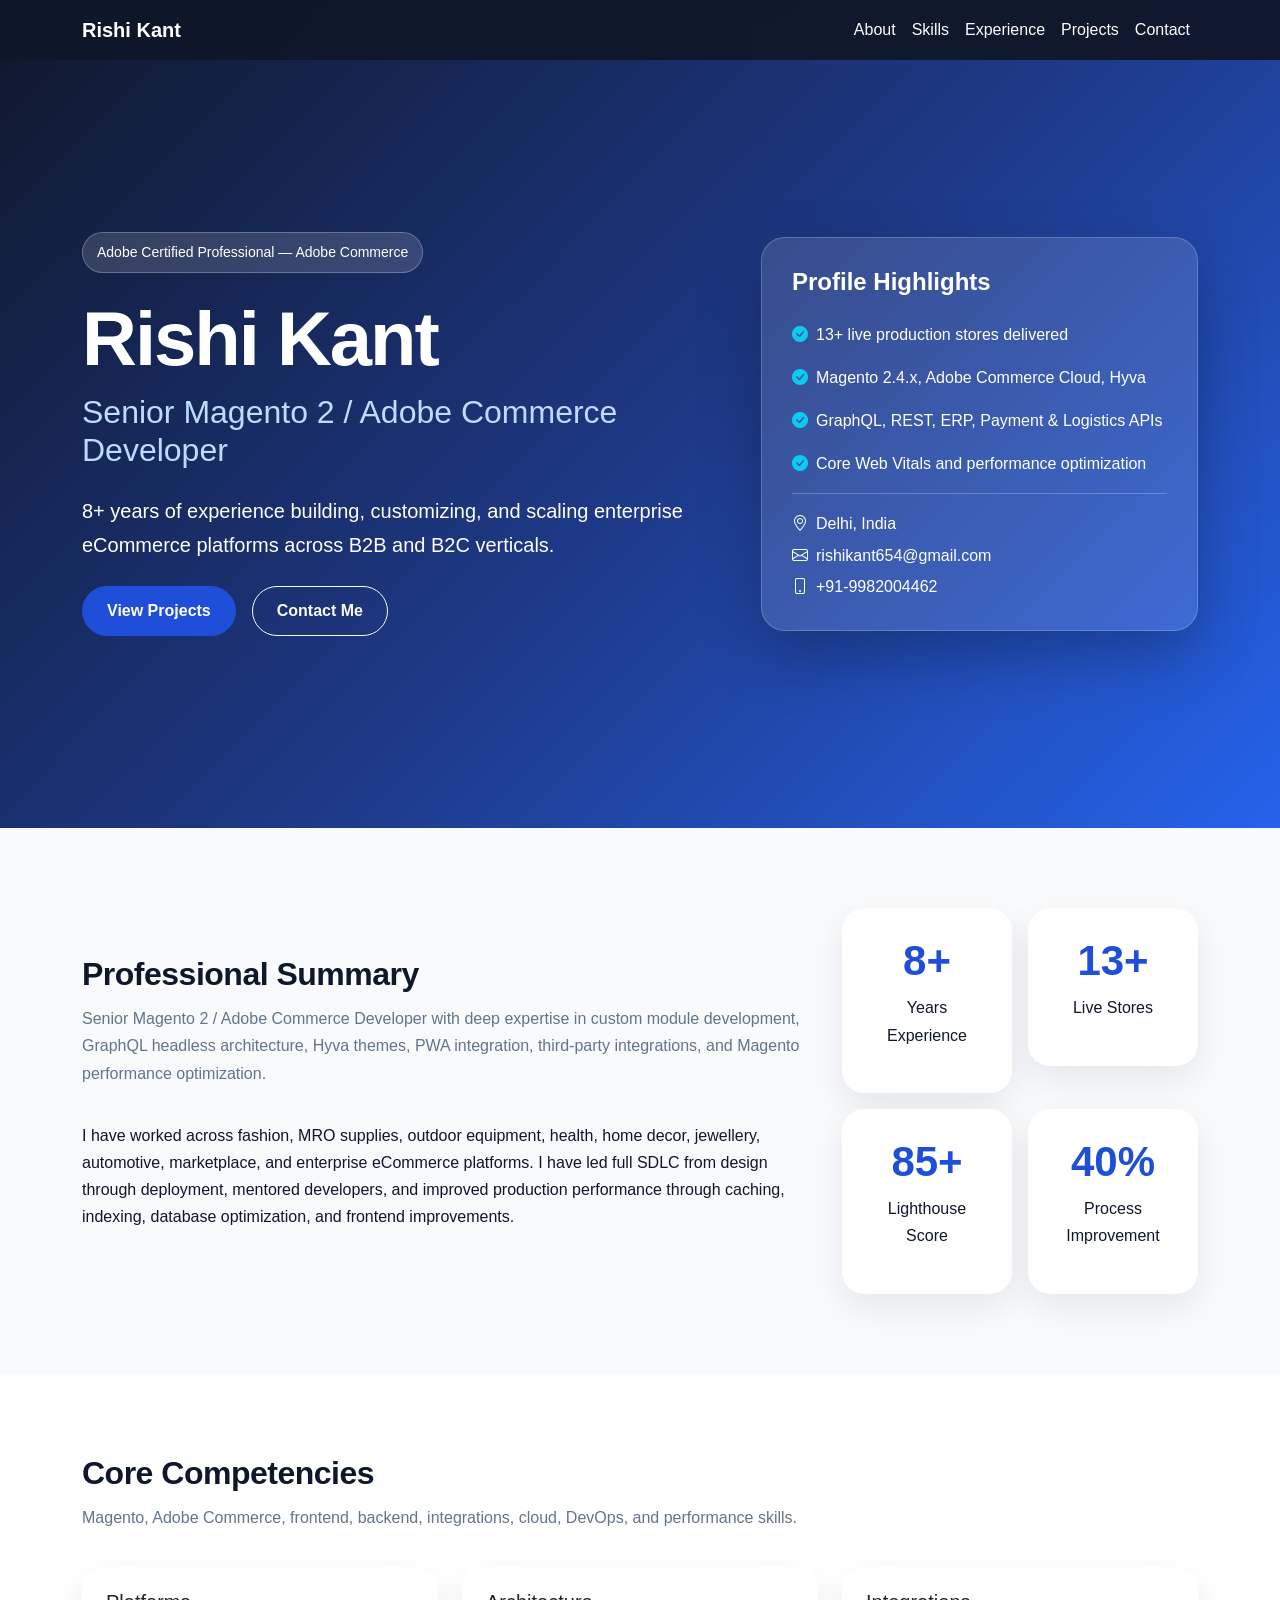
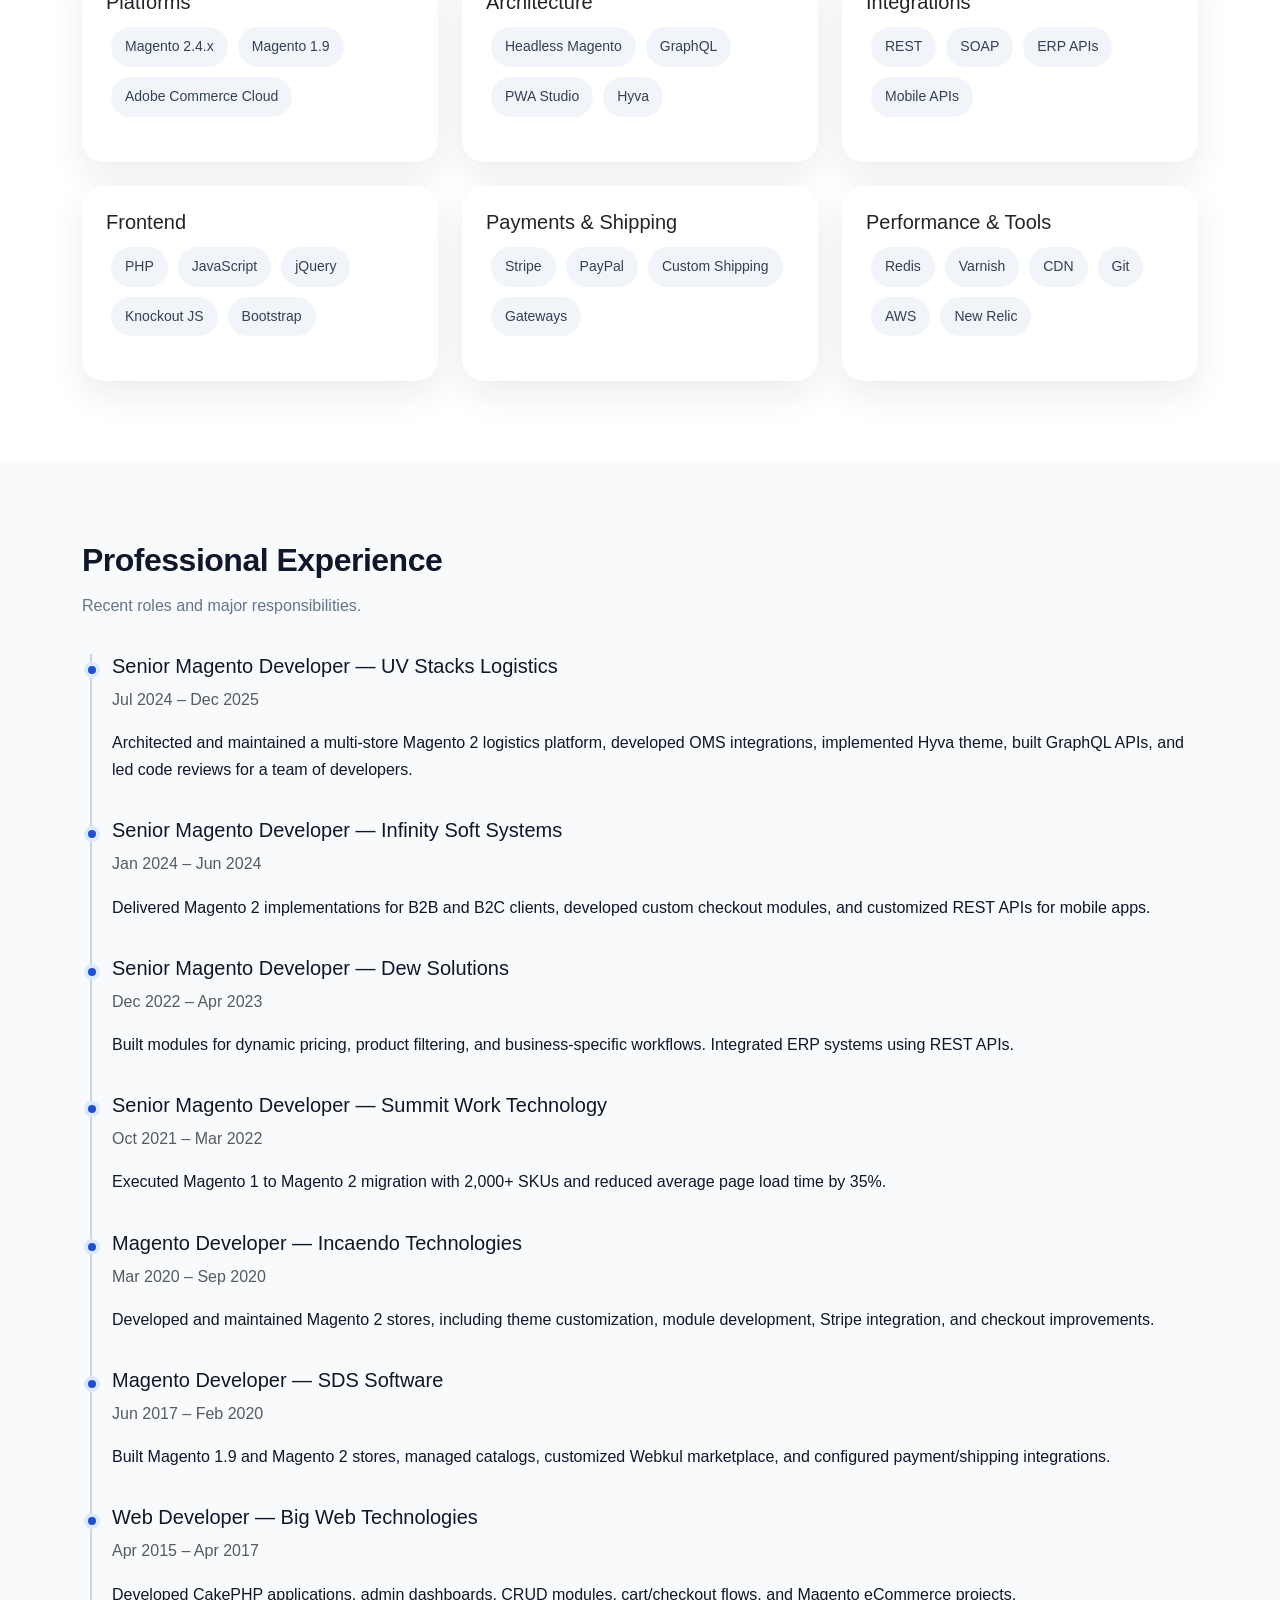
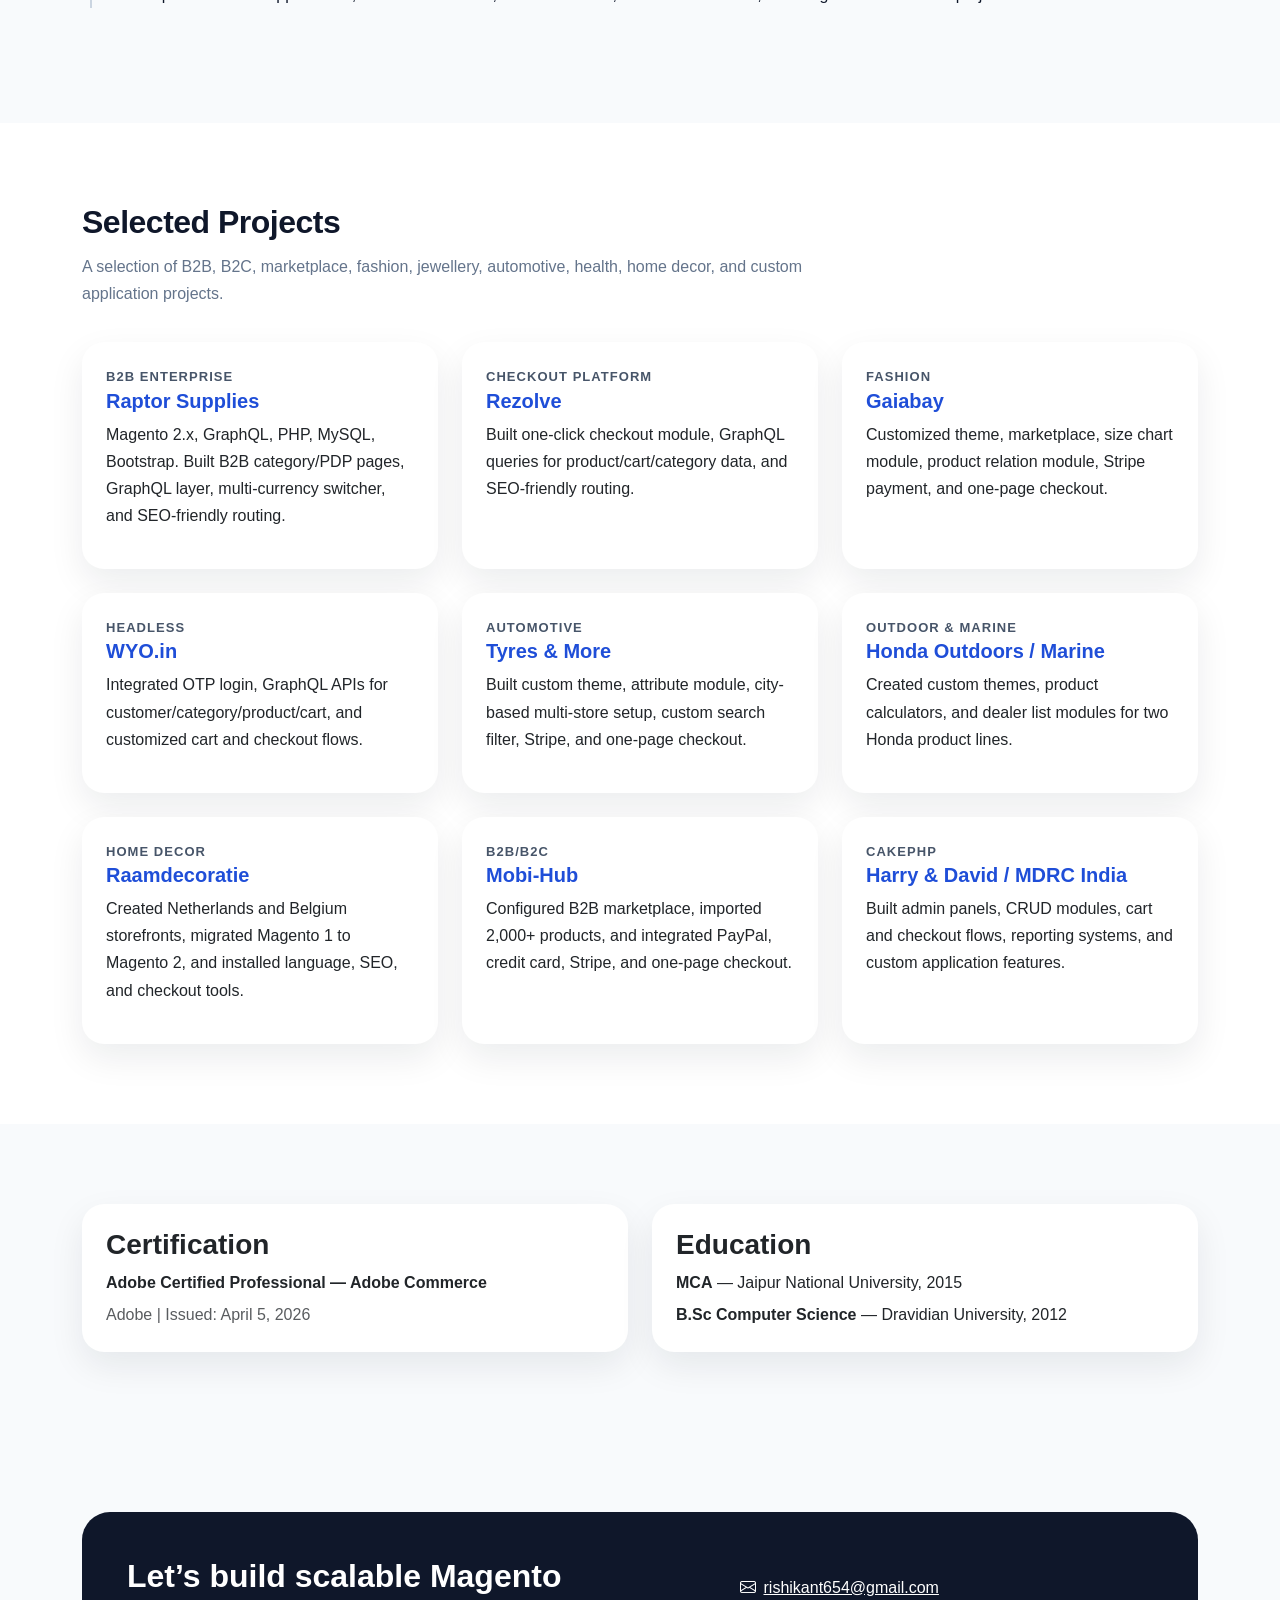
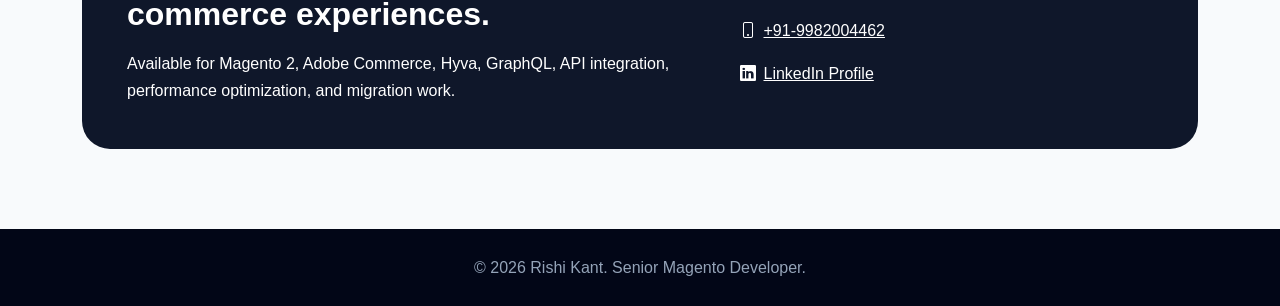
==== index.html @ 89f74d0d "test commit test commit" ====
<!doctype html>
<html lang="en">
<head>
  <meta charset="utf-8">
  <meta name="viewport" content="width=device-width, initial-scale=1">
  <title>Rishi Kant | Senior Magento Developer</title>
  <link href="https://cdn.jsdelivr.net/npm/bootstrap@5.3.3/dist/css/bootstrap.min.css" rel="stylesheet">
  <link href="https://cdn.jsdelivr.net/npm/bootstrap-icons@1.11.3/font/bootstrap-icons.css" rel="stylesheet">
  <style>
    :root {
      --primary: #1f4ed8;
      --dark: #0f172a;
      --muted: #64748b;
      --soft: #f1f5f9;
      --card: #ffffff;
    }

    body {
      font-family: Arial, Helvetica, sans-serif;
      color: var(--dark);
      background: #f8fafc;
      line-height: 1.7;
    }

    .navbar {
      background: rgba(15, 23, 42, 0.96);
      backdrop-filter: blur(10px);
    }

    .navbar-brand,
    .nav-link {
      color: #fff !important;
    }

    .nav-link:hover {
      color: #93c5fd !important;
    }

    .hero {
      min-height: 92vh;
      background: linear-gradient(135deg, #0f172a 0%, #1e3a8a 55%, #2563eb 100%);
      color: #fff;
      display: flex;
      align-items: center;
      padding: 110px 0 70px;
    }

    .hero-badge {
      display: inline-block;
      background: rgba(255,255,255,.14);
      border: 1px solid rgba(255,255,255,.25);
      padding: 8px 14px;
      border-radius: 50px;
      margin-bottom: 20px;
      font-size: 14px;
    }

    .hero h1 {
      font-size: clamp(42px, 6vw, 76px);
      font-weight: 800;
      letter-spacing: -2px;
    }

    .hero h2 {
      color: #bfdbfe;
      font-weight: 500;
      margin-bottom: 25px;
    }

    .hero-card {
      background: rgba(255,255,255,.12);
      border: 1px solid rgba(255,255,255,.2);
      border-radius: 24px;
      padding: 30px;
      box-shadow: 0 25px 60px rgba(0,0,0,.25);
    }

    .section-title {
      font-weight: 800;
      letter-spacing: -0.5px;
      margin-bottom: 12px;
    }

    .section-subtitle {
      color: var(--muted);
      max-width: 760px;
      margin-bottom: 35px;
    }

    section {
      padding: 80px 0;
    }

    .card-custom {
      border: 0;
      border-radius: 22px;
      box-shadow: 0 14px 35px rgba(15, 23, 42, .08);
      height: 100%;
    }

    .skill-pill {
      background: var(--soft);
      border-radius: 50px;
      padding: 8px 14px;
      display: inline-block;
      margin: 5px;
      font-size: 14px;
      color: #334155;
    }

    .timeline {
      position: relative;
      padding-left: 30px;
    }

    .timeline::before {
      content: "";
      position: absolute;
      left: 8px;
      top: 0;
      width: 2px;
      height: 100%;
      background: #cbd5e1;
    }

    .timeline-item {
      position: relative;
      margin-bottom: 35px;
    }

    .timeline-item::before {
      content: "";
      position: absolute;
      left: -28px;
      top: 8px;
      width: 16px;
      height: 16px;
      border-radius: 50%;
      background: var(--primary);
      border: 4px solid #dbeafe;
    }

    .project-card h5 {
      color: var(--primary);
      font-weight: 700;
    }

    .project-type {
      font-size: 13px;
      font-weight: 700;
      color: #475569;
      text-transform: uppercase;
      letter-spacing: .08em;
    }

    .stats-box {
      background: #fff;
      border-radius: 22px;
      padding: 28px;
      box-shadow: 0 14px 35px rgba(15, 23, 42, .08);
      text-align: center;
    }

    .stats-box h3 {
      color: var(--primary);
      font-weight: 800;
      font-size: 42px;
    }

    .contact-box {
      background: var(--dark);
      color: #fff;
      border-radius: 28px;
      padding: 45px;
    }

    footer {
      background: #020617;
      color: #94a3b8;
      padding: 25px 0;
    }

    .btn-primary {
      background: var(--primary);
      border-color: var(--primary);
      border-radius: 50px;
      padding: 12px 24px;
      font-weight: 700;
    }

    .btn-outline-light {
      border-radius: 50px;
      padding: 12px 24px;
      font-weight: 700;
    }
  </style>
</head>
<body>

<nav class="navbar navbar-expand-lg fixed-top">
  <div class="container">
    <a class="navbar-brand fw-bold" href="#">Rishi Kant</a>
    <button class="navbar-toggler bg-light" type="button" data-bs-toggle="collapse" data-bs-target="#mainNav">
      <span class="navbar-toggler-icon"></span>
    </button>
    <div class="collapse navbar-collapse" id="mainNav">
      <ul class="navbar-nav ms-auto">
        <li class="nav-item"><a class="nav-link" href="#about">About</a></li>
        <li class="nav-item"><a class="nav-link" href="#skills">Skills</a></li>
        <li class="nav-item"><a class="nav-link" href="#experience">Experience</a></li>
        <li class="nav-item"><a class="nav-link" href="#projects">Projects</a></li>
        <li class="nav-item"><a class="nav-link" href="#contact">Contact</a></li>
      </ul>
    </div>
  </div>
</nav>

<header class="hero">
  <div class="container">
    <div class="row align-items-center g-5">
      <div class="col-lg-7">
        <span class="hero-badge">Adobe Certified Professional — Adobe Commerce</span>
        <h1>Rishi Kant</h1>
        <h2>Senior Magento 2 / Adobe Commerce Developer</h2>
        <p class="lead mb-4">8+ years of experience building, customizing, and scaling enterprise eCommerce platforms across B2B and B2C verticals.</p>
        <div class="d-flex flex-wrap gap-3">
          <a href="#projects" class="btn btn-primary">View Projects</a>
          <a href="#contact" class="btn btn-outline-light">Contact Me</a>
        </div>
      </div>
      <div class="col-lg-5">
        <div class="hero-card">
          <h4 class="fw-bold mb-4">Profile Highlights</h4>
          <p><i class="bi bi-check-circle-fill text-info me-2"></i>13+ live production stores delivered</p>
          <p><i class="bi bi-check-circle-fill text-info me-2"></i>Magento 2.4.x, Adobe Commerce Cloud, Hyva</p>
          <p><i class="bi bi-check-circle-fill text-info me-2"></i>GraphQL, REST, ERP, Payment & Logistics APIs</p>
          <p><i class="bi bi-check-circle-fill text-info me-2"></i>Core Web Vitals and performance optimization</p>
          <hr class="border-light opacity-25">
          <p class="mb-1"><i class="bi bi-geo-alt me-2"></i>Delhi, India</p>
          <p class="mb-1"><i class="bi bi-envelope me-2"></i>rishikant654@gmail.com</p>
          <p class="mb-0"><i class="bi bi-phone me-2"></i>+91-9982004462</p>
        </div>
      </div>
    </div>
  </div>
</header>

<section id="about">
  <div class="container">
    <div class="row align-items-center g-4">
      <div class="col-lg-8">
        <h2 class="section-title">Professional Summary</h2>
        <p class="section-subtitle">Senior Magento 2 / Adobe Commerce Developer with deep expertise in custom module development, GraphQL headless architecture, Hyva themes, PWA integration, third-party integrations, and Magento performance optimization.</p>
        <p>I have worked across fashion, MRO supplies, outdoor equipment, health, home decor, jewellery, automotive, marketplace, and enterprise eCommerce platforms. I have led full SDLC from design through deployment, mentored developers, and improved production performance through caching, indexing, database optimization, and frontend improvements.</p>
      </div>
      <div class="col-lg-4">
        <div class="row g-3">
          <div class="col-6"><div class="stats-box"><h3>8+</h3><p>Years Experience</p></div></div>
          <div class="col-6"><div class="stats-box"><h3>13+</h3><p>Live Stores</p></div></div>
          <div class="col-6"><div class="stats-box"><h3>85+</h3><p>Lighthouse Score</p></div></div>
          <div class="col-6"><div class="stats-box"><h3>40%</h3><p>Process Improvement</p></div></div>
        </div>
      </div>
    </div>
  </div>
</section>

<section id="skills" class="bg-white">
  <div class="container">
    <h2 class="section-title">Core Competencies</h2>
    <p class="section-subtitle">Magento, Adobe Commerce, frontend, backend, integrations, cloud, DevOps, and performance skills.</p>
    <div class="row g-4">
      <div class="col-md-6 col-lg-4"><div class="card card-custom p-4"><h5>Platforms</h5><p><span class="skill-pill">Magento 2.4.x</span><span class="skill-pill">Magento 1.9</span><span class="skill-pill">Adobe Commerce Cloud</span></p></div></div>
      <div class="col-md-6 col-lg-4"><div class="card card-custom p-4"><h5>Architecture</h5><p><span class="skill-pill">Headless Magento</span><span class="skill-pill">GraphQL</span><span class="skill-pill">PWA Studio</span><span class="skill-pill">Hyva</span></p></div></div>
      <div class="col-md-6 col-lg-4"><div class="card card-custom p-4"><h5>Integrations</h5><p><span class="skill-pill">REST</span><span class="skill-pill">SOAP</span><span class="skill-pill">ERP APIs</span><span class="skill-pill">Mobile APIs</span></p></div></div>
      <div class="col-md-6 col-lg-4"><div class="card card-custom p-4"><h5>Frontend</h5><p><span class="skill-pill">PHP</span><span class="skill-pill">JavaScript</span><span class="skill-pill">jQuery</span><span class="skill-pill">Knockout JS</span><span class="skill-pill">Bootstrap</span></p></div></div>
      <div class="col-md-6 col-lg-4"><div class="card card-custom p-4"><h5>Payments & Shipping</h5><p><span class="skill-pill">Stripe</span><span class="skill-pill">PayPal</span><span class="skill-pill">Custom Shipping</span><span class="skill-pill">Gateways</span></p></div></div>
      <div class="col-md-6 col-lg-4"><div class="card card-custom p-4"><h5>Performance & Tools</h5><p><span class="skill-pill">Redis</span><span class="skill-pill">Varnish</span><span class="skill-pill">CDN</span><span class="skill-pill">Git</span><span class="skill-pill">AWS</span><span class="skill-pill">New Relic</span></p></div></div>
    </div>
  </div>
</section>

<section id="experience">
  <div class="container">
    <h2 class="section-title">Professional Experience</h2>
    <p class="section-subtitle">Recent roles and major responsibilities.</p>
    <div class="timeline">
      <div class="timeline-item"><h5>Senior Magento Developer — UV Stacks Logistics</h5><p class="text-muted">Jul 2024 – Dec 2025</p><p>Architected and maintained a multi-store Magento 2 logistics platform, developed OMS integrations, implemented Hyva theme, built GraphQL APIs, and led code reviews for a team of developers.</p></div>
      <div class="timeline-item"><h5>Senior Magento Developer — Infinity Soft Systems</h5><p class="text-muted">Jan 2024 – Jun 2024</p><p>Delivered Magento 2 implementations for B2B and B2C clients, developed custom checkout modules, and customized REST APIs for mobile apps.</p></div>
      <div class="timeline-item"><h5>Senior Magento Developer — Dew Solutions</h5><p class="text-muted">Dec 2022 – Apr 2023</p><p>Built modules for dynamic pricing, product filtering, and business-specific workflows. Integrated ERP systems using REST APIs.</p></div>
      <div class="timeline-item"><h5>Senior Magento Developer — Summit Work Technology</h5><p class="text-muted">Oct 2021 – Mar 2022</p><p>Executed Magento 1 to Magento 2 migration with 2,000+ SKUs and reduced average page load time by 35%.</p></div>
      <div class="timeline-item"><h5>Magento Developer — Incaendo Technologies</h5><p class="text-muted">Mar 2020 – Sep 2020</p><p>Developed and maintained Magento 2 stores, including theme customization, module development, Stripe integration, and checkout improvements.</p></div>
      <div class="timeline-item"><h5>Magento Developer — SDS Software</h5><p class="text-muted">Jun 2017 – Feb 2020</p><p>Built Magento 1.9 and Magento 2 stores, managed catalogs, customized Webkul marketplace, and configured payment/shipping integrations.</p></div>
      <div class="timeline-item"><h5>Web Developer — Big Web Technologies</h5><p class="text-muted">Apr 2015 – Apr 2017</p><p>Developed CakePHP applications, admin dashboards, CRUD modules, cart/checkout flows, and Magento eCommerce projects.</p></div>
    </div>
  </div>
</section>

<section id="projects" class="bg-white">
  <div class="container">
    <h2 class="section-title">Selected Projects</h2>
    <p class="section-subtitle">A selection of B2B, B2C, marketplace, fashion, jewellery, automotive, health, home decor, and custom application projects.</p>
    <div class="row g-4">
      <div class="col-md-6 col-lg-4"><div class="card card-custom project-card p-4"><span class="project-type">B2B Enterprise</span><h5>Raptor Supplies</h5><p>Magento 2.x, GraphQL, PHP, MySQL, Bootstrap. Built B2B category/PDP pages, GraphQL layer, multi-currency switcher, and SEO-friendly routing.</p></div></div>
      <div class="col-md-6 col-lg-4"><div class="card card-custom project-card p-4"><span class="project-type">Checkout Platform</span><h5>Rezolve</h5><p>Built one-click checkout module, GraphQL queries for product/cart/category data, and SEO-friendly routing.</p></div></div>
      <div class="col-md-6 col-lg-4"><div class="card card-custom project-card p-4"><span class="project-type">Fashion</span><h5>Gaiabay</h5><p>Customized theme, marketplace, size chart module, product relation module, Stripe payment, and one-page checkout.</p></div></div>
      <div class="col-md-6 col-lg-4"><div class="card card-custom project-card p-4"><span class="project-type">Headless</span><h5>WYO.in</h5><p>Integrated OTP login, GraphQL APIs for customer/category/product/cart, and customized cart and checkout flows.</p></div></div>
      <div class="col-md-6 col-lg-4"><div class="card card-custom project-card p-4"><span class="project-type">Automotive</span><h5>Tyres & More</h5><p>Built custom theme, attribute module, city-based multi-store setup, custom search filter, Stripe, and one-page checkout.</p></div></div>
      <div class="col-md-6 col-lg-4"><div class="card card-custom project-card p-4"><span class="project-type">Outdoor & Marine</span><h5>Honda Outdoors / Marine</h5><p>Created custom themes, product calculators, and dealer list modules for two Honda product lines.</p></div></div>
      <div class="col-md-6 col-lg-4"><div class="card card-custom project-card p-4"><span class="project-type">Home Decor</span><h5>Raamdecoratie</h5><p>Created Netherlands and Belgium storefronts, migrated Magento 1 to Magento 2, and installed language, SEO, and checkout tools.</p></div></div>
      <div class="col-md-6 col-lg-4"><div class="card card-custom project-card p-4"><span class="project-type">B2B/B2C</span><h5>Mobi-Hub</h5><p>Configured B2B marketplace, imported 2,000+ products, and integrated PayPal, credit card, Stripe, and one-page checkout.</p></div></div>
      <div class="col-md-6 col-lg-4"><div class="card card-custom project-card p-4"><span class="project-type">CakePHP</span><h5>Harry & David / MDRC India</h5><p>Built admin panels, CRUD modules, cart and checkout flows, reporting systems, and custom application features.</p></div></div>
    </div>
  </div>
</section>

<section id="education">
  <div class="container">
    <div class="row g-4">
      <div class="col-lg-6">
        <div class="card card-custom p-4">
          <h3 class="fw-bold">Certification</h3>
          <p class="mb-1"><strong>Adobe Certified Professional — Adobe Commerce</strong></p>
          <p class="text-muted mb-0">Adobe | Issued: April 5, 2026</p>
        </div>
      </div>
      <div class="col-lg-6">
        <div class="card card-custom p-4">
          <h3 class="fw-bold">Education</h3>
          <p class="mb-1"><strong>MCA</strong> — Jaipur National University, 2015</p>
          <p class="mb-0"><strong>B.Sc Computer Science</strong> — Dravidian University, 2012</p>
        </div>
      </div>
    </div>
  </div>
</section>

<section id="contact">
  <div class="container">
    <div class="contact-box">
      <div class="row align-items-center g-4">
        <div class="col-lg-7">
          <h2 class="fw-bold mb-3">Let’s build scalable Magento commerce experiences.</h2>
          <p class="mb-0">Available for Magento 2, Adobe Commerce, Hyva, GraphQL, API integration, performance optimization, and migration work.</p>
        </div>
        <div class="col-lg-5">
          <p><i class="bi bi-envelope me-2"></i><a class="text-white" href="mailto:rishikant654@gmail.com">rishikant654@gmail.com</a></p>
          <p><i class="bi bi-phone me-2"></i><a class="text-white" href="tel:+919982004462">+91-9982004462</a></p>
          <p class="mb-0"><i class="bi bi-linkedin me-2"></i><a class="text-white" href="https://linkedin.com/in/rishi-kant-05833996" target="_blank">LinkedIn Profile</a></p>
        </div>
      </div>
    </div>
  </div>
</section>

<footer>
  <div class="container text-center">
    <p class="mb-0">© 2026 Rishi Kant. Senior Magento Developer.</p>
  </div>
</footer>

<script src="https://cdn.jsdelivr.net/npm/bootstrap@5.3.3/dist/js/bootstrap.bundle.min.js"></script>
</body>
</html>
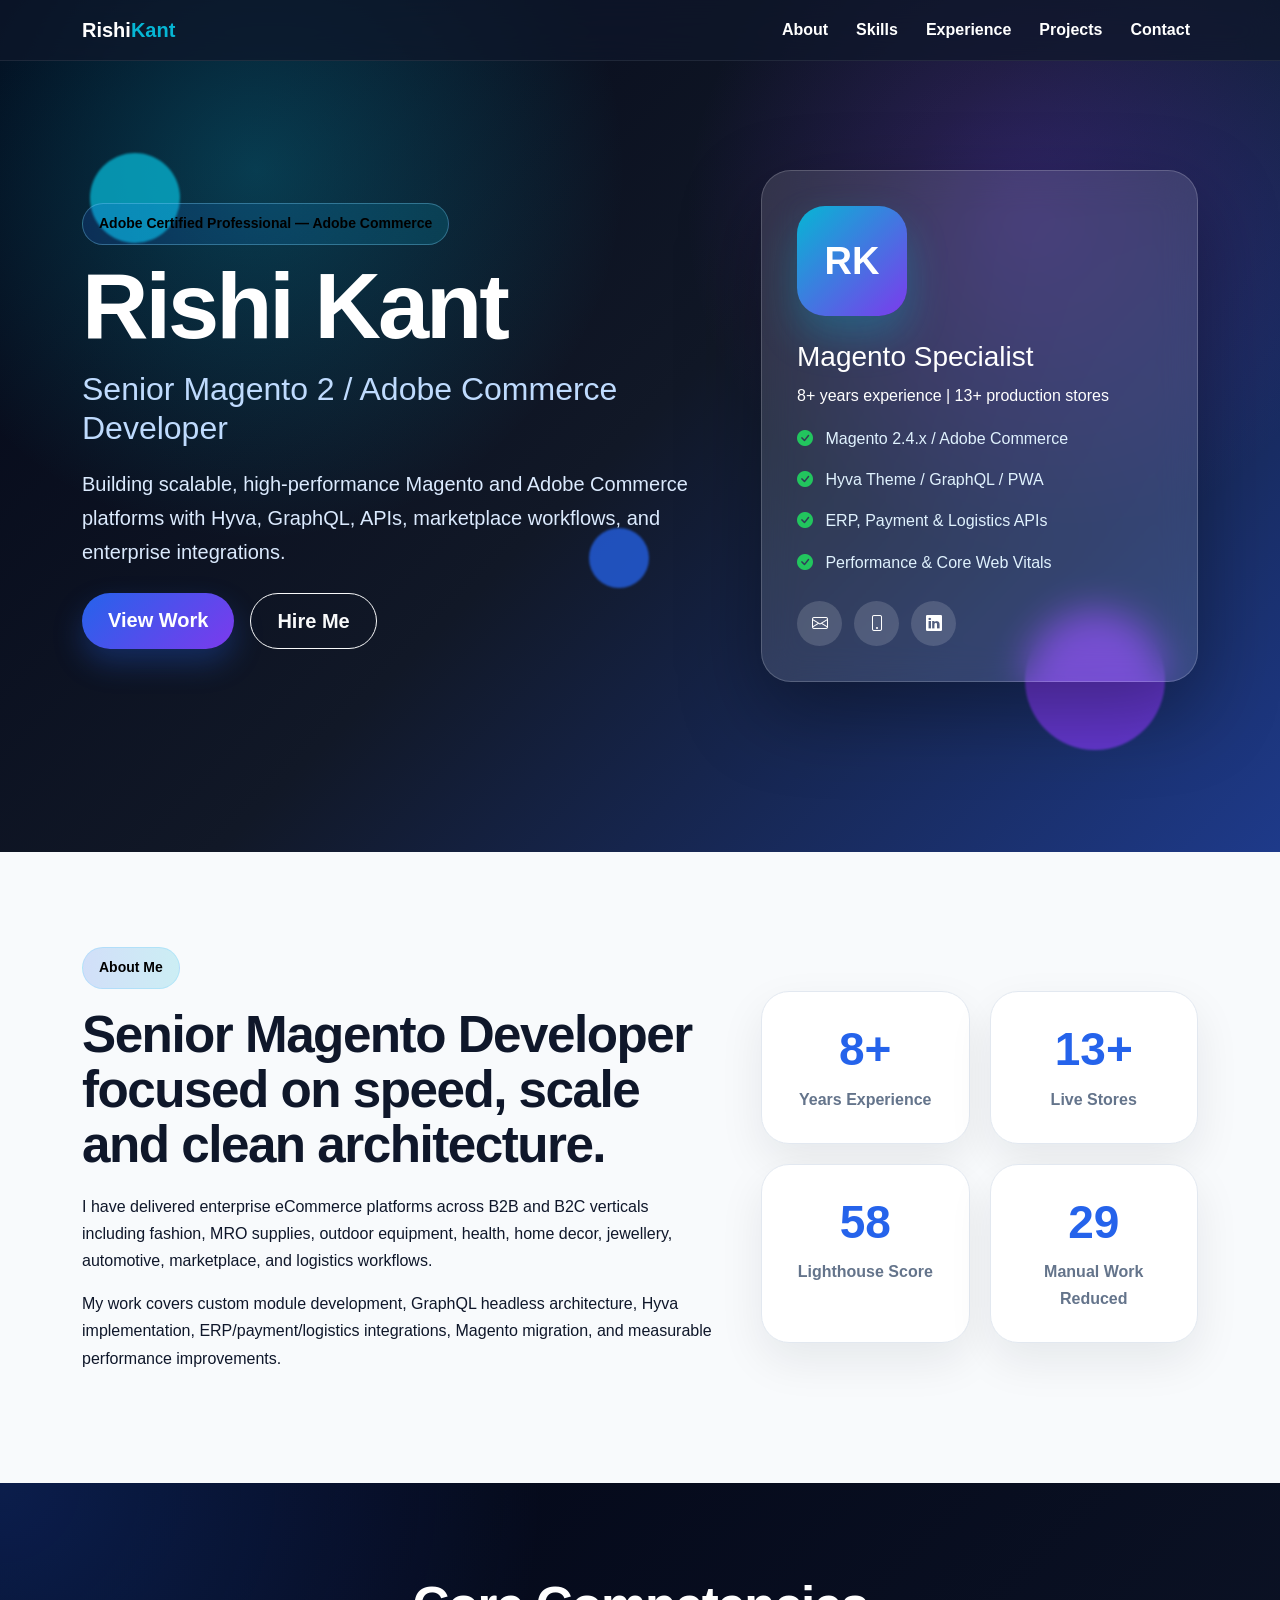
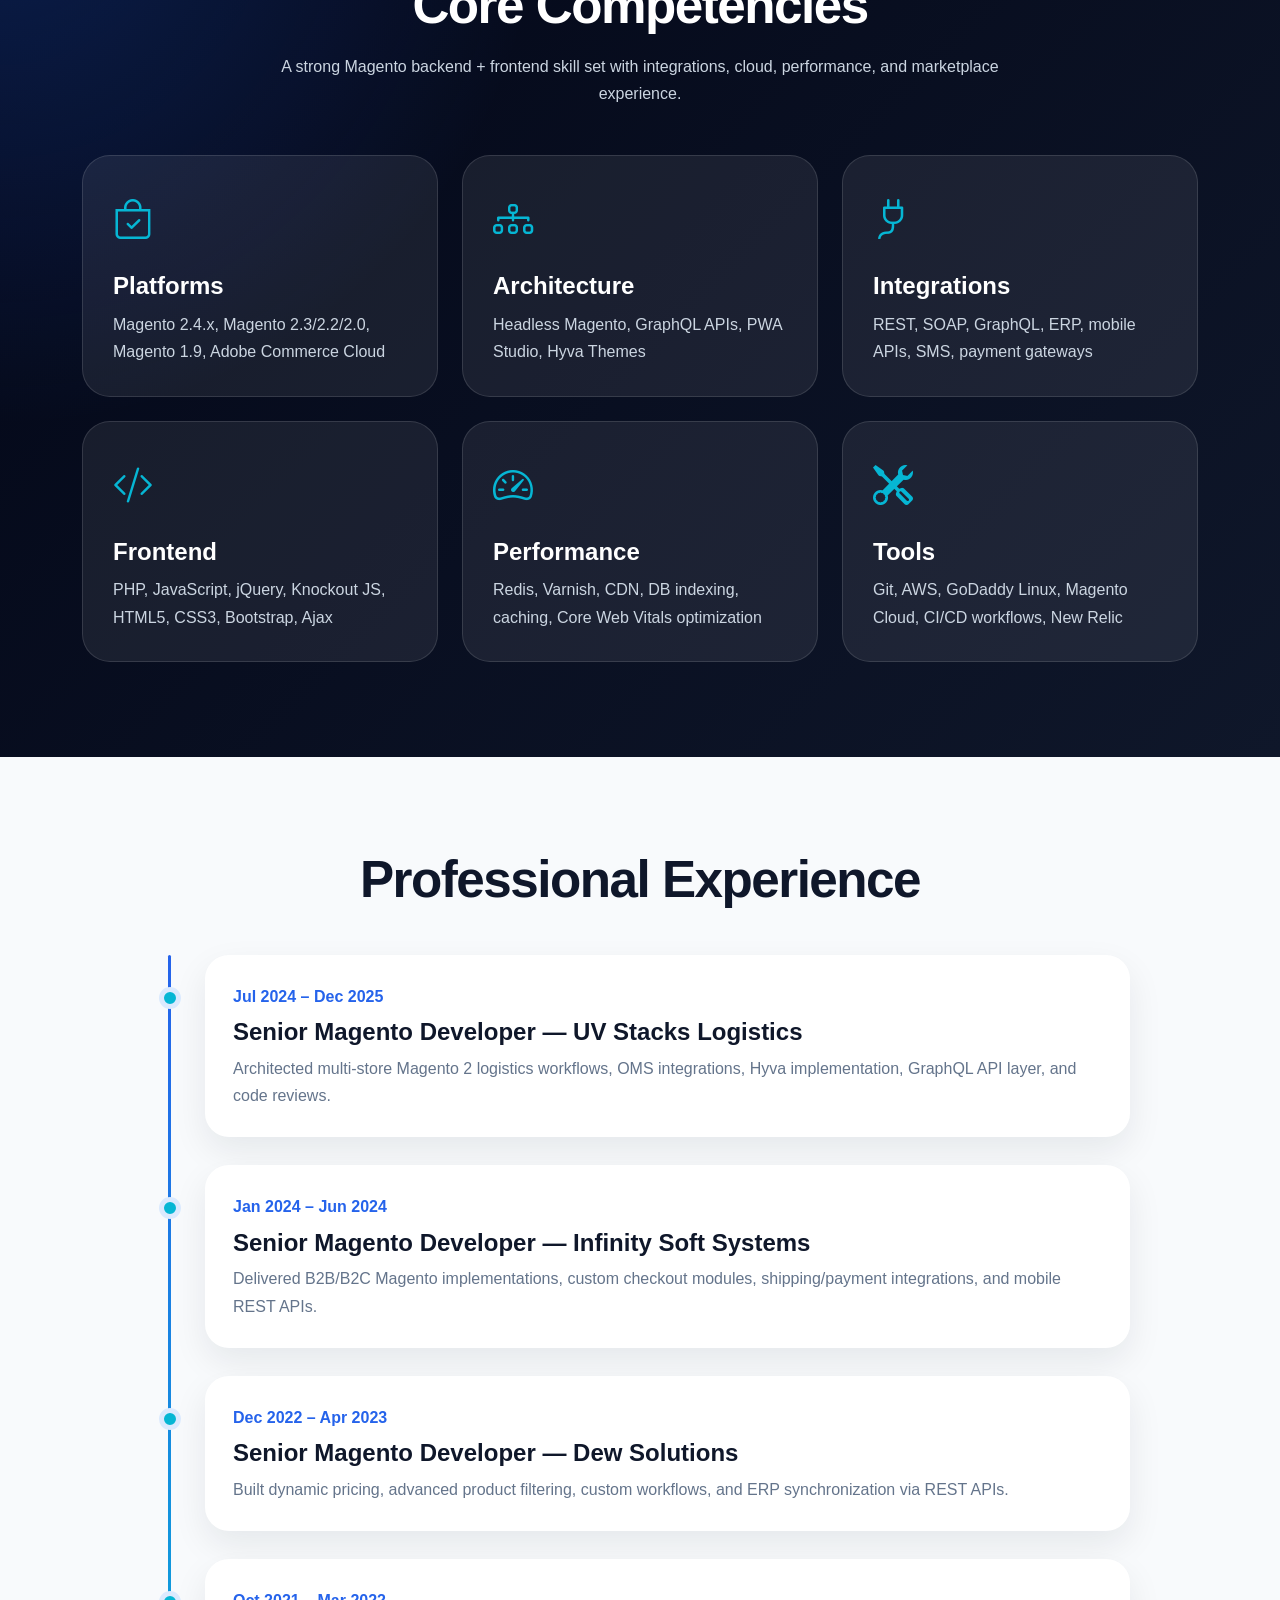
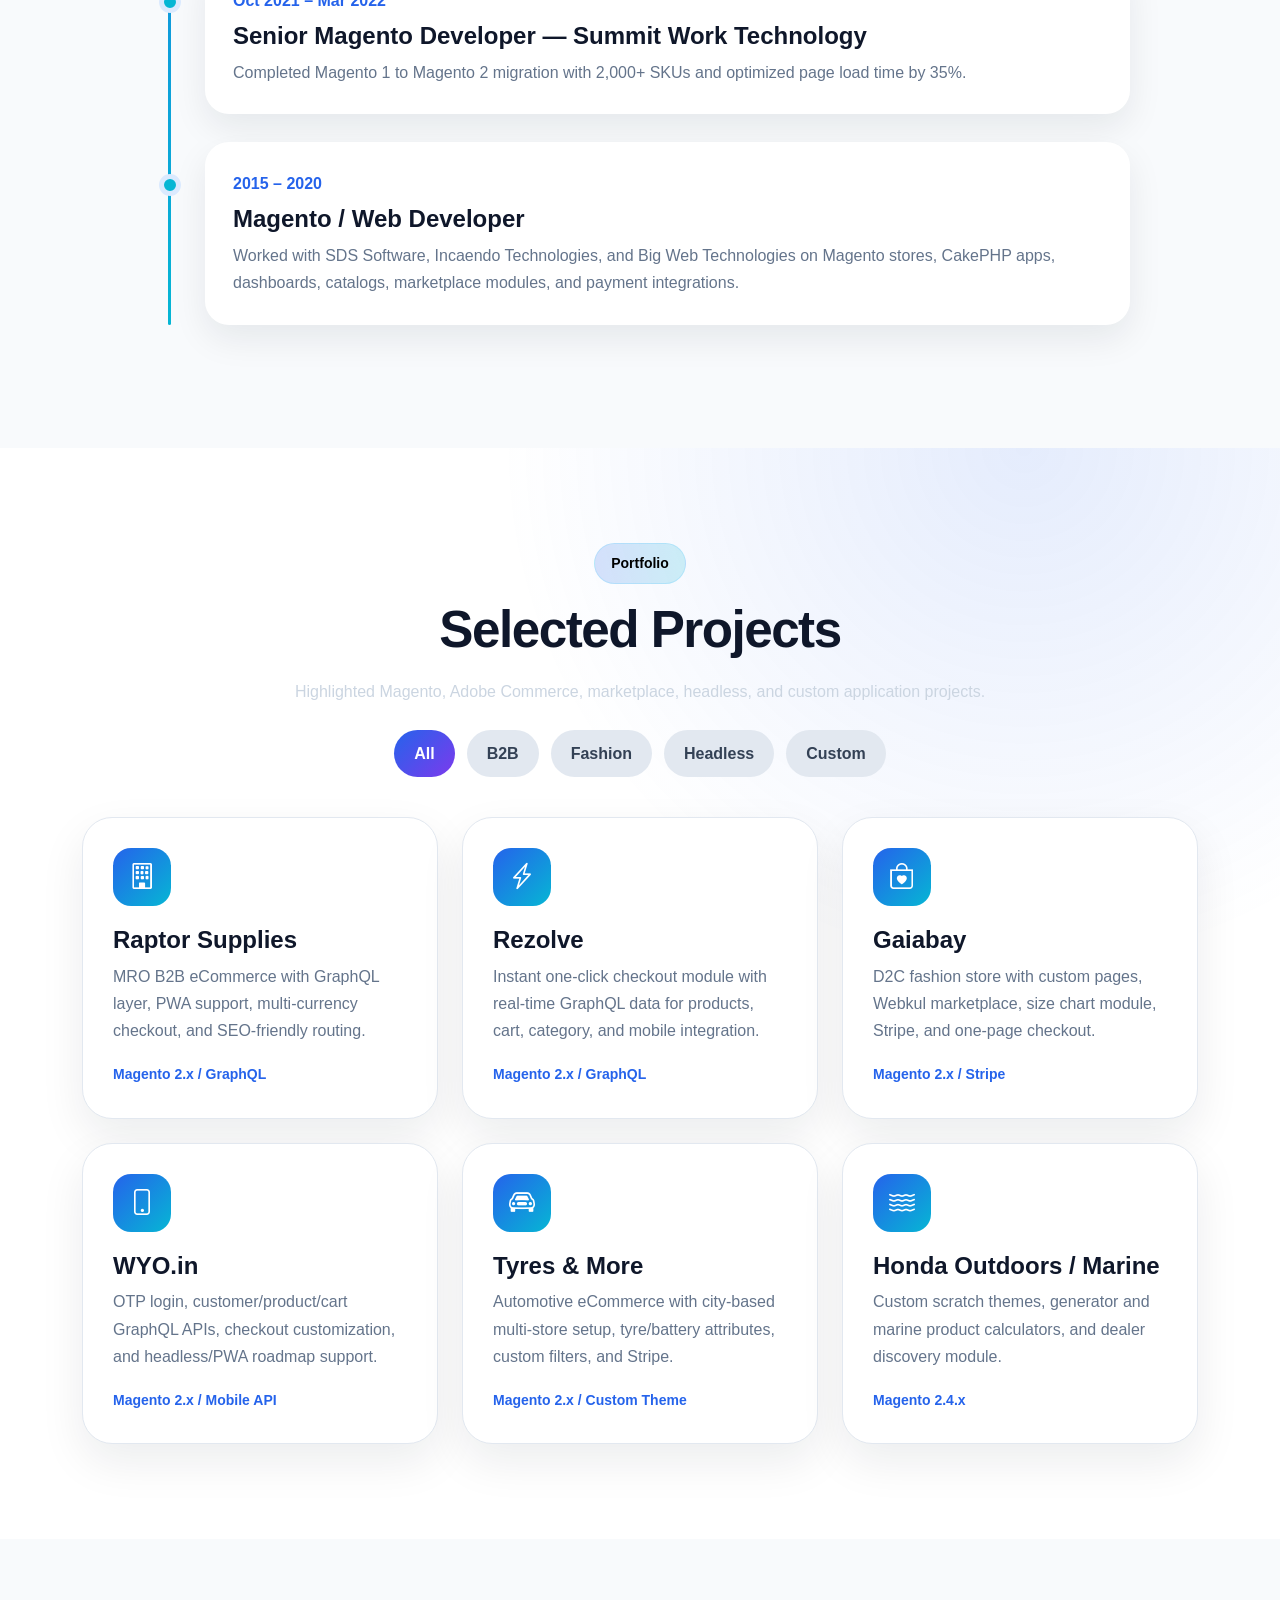
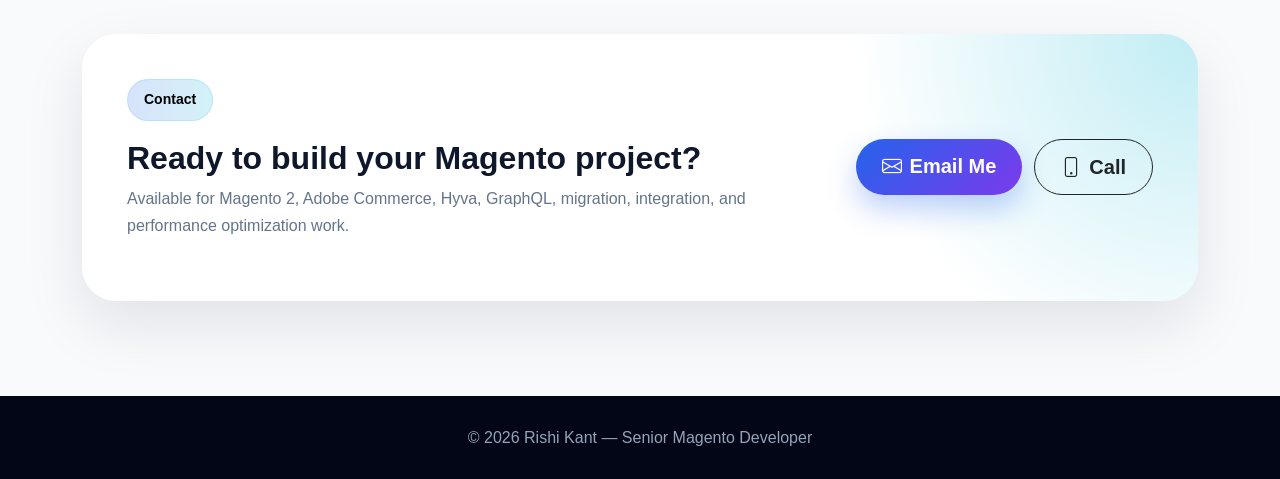
==== commit 8cc7101c: "update home page design" ====
--- a/index.html
+++ b/index.html
@@ -1,364 +1,303 @@
-<!doctype html>
-<html lang="en">
-<head>
-  <meta charset="utf-8">
-  <meta name="viewport" content="width=device-width, initial-scale=1">
-  <title>Rishi Kant | Senior Magento Developer</title>
-  <link href="https://cdn.jsdelivr.net/npm/bootstrap@5.3.3/dist/css/bootstrap.min.css" rel="stylesheet">
-  <link href="https://cdn.jsdelivr.net/npm/bootstrap-icons@1.11.3/font/bootstrap-icons.css" rel="stylesheet">
-  <style>
-    :root {
-      --primary: #1f4ed8;
-      --dark: #0f172a;
-      --muted: #64748b;
-      --soft: #f1f5f9;
-      --card: #ffffff;
-    }
-
-    body {
-      font-family: Arial, Helvetica, sans-serif;
-      color: var(--dark);
-      background: #f8fafc;
-      line-height: 1.7;
-    }
-
-    .navbar {
-      background: rgba(15, 23, 42, 0.96);
-      backdrop-filter: blur(10px);
-    }
-
-    .navbar-brand,
-    .nav-link {
-      color: #fff !important;
-    }
-
-    .nav-link:hover {
-      color: #93c5fd !important;
-    }
-
-    .hero {
-      min-height: 92vh;
-      background: linear-gradient(135deg, #0f172a 0%, #1e3a8a 55%, #2563eb 100%);
-      color: #fff;
-      display: flex;
-      align-items: center;
-      padding: 110px 0 70px;
-    }
-
-    .hero-badge {
-      display: inline-block;
-      background: rgba(255,255,255,.14);
-      border: 1px solid rgba(255,255,255,.25);
-      padding: 8px 14px;
-      border-radius: 50px;
-      margin-bottom: 20px;
-      font-size: 14px;
-    }
-
-    .hero h1 {
-      font-size: clamp(42px, 6vw, 76px);
-      font-weight: 800;
-      letter-spacing: -2px;
-    }
-
-    .hero h2 {
-      color: #bfdbfe;
-      font-weight: 500;
-      margin-bottom: 25px;
-    }
-
-    .hero-card {
-      background: rgba(255,255,255,.12);
-      border: 1px solid rgba(255,255,255,.2);
-      border-radius: 24px;
-      padding: 30px;
-      box-shadow: 0 25px 60px rgba(0,0,0,.25);
-    }
-
-    .section-title {
-      font-weight: 800;
-      letter-spacing: -0.5px;
-      margin-bottom: 12px;
-    }
-
-    .section-subtitle {
-      color: var(--muted);
-      max-width: 760px;
-      margin-bottom: 35px;
-    }
-
-    section {
-      padding: 80px 0;
-    }
-
-    .card-custom {
-      border: 0;
-      border-radius: 22px;
-      box-shadow: 0 14px 35px rgba(15, 23, 42, .08);
-      height: 100%;
-    }
-
-    .skill-pill {
-      background: var(--soft);
-      border-radius: 50px;
-      padding: 8px 14px;
-      display: inline-block;
-      margin: 5px;
-      font-size: 14px;
-      color: #334155;
-    }
-
-    .timeline {
-      position: relative;
-      padding-left: 30px;
-    }
-
-    .timeline::before {
-      content: "";
-      position: absolute;
-      left: 8px;
-      top: 0;
-      width: 2px;
-      height: 100%;
-      background: #cbd5e1;
-    }
-
-    .timeline-item {
-      position: relative;
-      margin-bottom: 35px;
-    }
-
-    .timeline-item::before {
-      content: "";
-      position: absolute;
-      left: -28px;
-      top: 8px;
-      width: 16px;
-      height: 16px;
-      border-radius: 50%;
-      background: var(--primary);
-      border: 4px solid #dbeafe;
-    }
-
-    .project-card h5 {
-      color: var(--primary);
-      font-weight: 700;
-    }
-
-    .project-type {
-      font-size: 13px;
-      font-weight: 700;
-      color: #475569;
-      text-transform: uppercase;
-      letter-spacing: .08em;
-    }
-
-    .stats-box {
-      background: #fff;
-      border-radius: 22px;
-      padding: 28px;
-      box-shadow: 0 14px 35px rgba(15, 23, 42, .08);
-      text-align: center;
-    }
-
-    .stats-box h3 {
-      color: var(--primary);
-      font-weight: 800;
-      font-size: 42px;
-    }
-
-    .contact-box {
-      background: var(--dark);
-      color: #fff;
-      border-radius: 28px;
-      padding: 45px;
-    }
-
-    footer {
-      background: #020617;
-      color: #94a3b8;
-      padding: 25px 0;
-    }
-
-    .btn-primary {
-      background: var(--primary);
-      border-color: var(--primary);
-      border-radius: 50px;
-      padding: 12px 24px;
-      font-weight: 700;
-    }
-
-    .btn-outline-light {
-      border-radius: 50px;
-      padding: 12px 24px;
-      font-weight: 700;
-    }
-  </style>
-</head>
-<body>
-
-<nav class="navbar navbar-expand-lg fixed-top">
-  <div class="container">
-    <a class="navbar-brand fw-bold" href="#">Rishi Kant</a>
-    <button class="navbar-toggler bg-light" type="button" data-bs-toggle="collapse" data-bs-target="#mainNav">
-      <span class="navbar-toggler-icon"></span>
-    </button>
-    <div class="collapse navbar-collapse" id="mainNav">
-      <ul class="navbar-nav ms-auto">
-        <li class="nav-item"><a class="nav-link" href="#about">About</a></li>
-        <li class="nav-item"><a class="nav-link" href="#skills">Skills</a></li>
-        <li class="nav-item"><a class="nav-link" href="#experience">Experience</a></li>
-        <li class="nav-item"><a class="nav-link" href="#projects">Projects</a></li>
-        <li class="nav-item"><a class="nav-link" href="#contact">Contact</a></li>
-      </ul>
-    </div>
-  </div>
-</nav>
-
-<header class="hero">
-  <div class="container">
-    <div class="row align-items-center g-5">
-      <div class="col-lg-7">
-        <span class="hero-badge">Adobe Certified Professional — Adobe Commerce</span>
-        <h1>Rishi Kant</h1>
-        <h2>Senior Magento 2 / Adobe Commerce Developer</h2>
-        <p class="lead mb-4">8+ years of experience building, customizing, and scaling enterprise eCommerce platforms across B2B and B2C verticals.</p>
-        <div class="d-flex flex-wrap gap-3">
-          <a href="#projects" class="btn btn-primary">View Projects</a>
-          <a href="#contact" class="btn btn-outline-light">Contact Me</a>
-        </div>
-      </div>
-      <div class="col-lg-5">
-        <div class="hero-card">
-          <h4 class="fw-bold mb-4">Profile Highlights</h4>
-          <p><i class="bi bi-check-circle-fill text-info me-2"></i>13+ live production stores delivered</p>
-          <p><i class="bi bi-check-circle-fill text-info me-2"></i>Magento 2.4.x, Adobe Commerce Cloud, Hyva</p>
-          <p><i class="bi bi-check-circle-fill text-info me-2"></i>GraphQL, REST, ERP, Payment & Logistics APIs</p>
-          <p><i class="bi bi-check-circle-fill text-info me-2"></i>Core Web Vitals and performance optimization</p>
-          <hr class="border-light opacity-25">
-          <p class="mb-1"><i class="bi bi-geo-alt me-2"></i>Delhi, India</p>
-          <p class="mb-1"><i class="bi bi-envelope me-2"></i>rishikant654@gmail.com</p>
-          <p class="mb-0"><i class="bi bi-phone me-2"></i>+91-9982004462</p>
-        </div>
-      </div>
-    </div>
-  </div>
-</header>
-
-<section id="about">
-  <div class="container">
-    <div class="row align-items-center g-4">
-      <div class="col-lg-8">
-        <h2 class="section-title">Professional Summary</h2>
-        <p class="section-subtitle">Senior Magento 2 / Adobe Commerce Developer with deep expertise in custom module development, GraphQL headless architecture, Hyva themes, PWA integration, third-party integrations, and Magento performance optimization.</p>
-        <p>I have worked across fashion, MRO supplies, outdoor equipment, health, home decor, jewellery, automotive, marketplace, and enterprise eCommerce platforms. I have led full SDLC from design through deployment, mentored developers, and improved production performance through caching, indexing, database optimization, and frontend improvements.</p>
-      </div>
-      <div class="col-lg-4">
-        <div class="row g-3">
-          <div class="col-6"><div class="stats-box"><h3>8+</h3><p>Years Experience</p></div></div>
-          <div class="col-6"><div class="stats-box"><h3>13+</h3><p>Live Stores</p></div></div>
-          <div class="col-6"><div class="stats-box"><h3>85+</h3><p>Lighthouse Score</p></div></div>
-          <div class="col-6"><div class="stats-box"><h3>40%</h3><p>Process Improvement</p></div></div>
-        </div>
-      </div>
-    </div>
-  </div>
-</section>
-
-<section id="skills" class="bg-white">
-  <div class="container">
-    <h2 class="section-title">Core Competencies</h2>
-    <p class="section-subtitle">Magento, Adobe Commerce, frontend, backend, integrations, cloud, DevOps, and performance skills.</p>
-    <div class="row g-4">
-      <div class="col-md-6 col-lg-4"><div class="card card-custom p-4"><h5>Platforms</h5><p><span class="skill-pill">Magento 2.4.x</span><span class="skill-pill">Magento 1.9</span><span class="skill-pill">Adobe Commerce Cloud</span></p></div></div>
-      <div class="col-md-6 col-lg-4"><div class="card card-custom p-4"><h5>Architecture</h5><p><span class="skill-pill">Headless Magento</span><span class="skill-pill">GraphQL</span><span class="skill-pill">PWA Studio</span><span class="skill-pill">Hyva</span></p></div></div>
-      <div class="col-md-6 col-lg-4"><div class="card card-custom p-4"><h5>Integrations</h5><p><span class="skill-pill">REST</span><span class="skill-pill">SOAP</span><span class="skill-pill">ERP APIs</span><span class="skill-pill">Mobile APIs</span></p></div></div>
-      <div class="col-md-6 col-lg-4"><div class="card card-custom p-4"><h5>Frontend</h5><p><span class="skill-pill">PHP</span><span class="skill-pill">JavaScript</span><span class="skill-pill">jQuery</span><span class="skill-pill">Knockout JS</span><span class="skill-pill">Bootstrap</span></p></div></div>
-      <div class="col-md-6 col-lg-4"><div class="card card-custom p-4"><h5>Payments & Shipping</h5><p><span class="skill-pill">Stripe</span><span class="skill-pill">PayPal</span><span class="skill-pill">Custom Shipping</span><span class="skill-pill">Gateways</span></p></div></div>
-      <div class="col-md-6 col-lg-4"><div class="card card-custom p-4"><h5>Performance & Tools</h5><p><span class="skill-pill">Redis</span><span class="skill-pill">Varnish</span><span class="skill-pill">CDN</span><span class="skill-pill">Git</span><span class="skill-pill">AWS</span><span class="skill-pill">New Relic</span></p></div></div>
-    </div>
-  </div>
-</section>
-
-<section id="experience">
-  <div class="container">
-    <h2 class="section-title">Professional Experience</h2>
-    <p class="section-subtitle">Recent roles and major responsibilities.</p>
-    <div class="timeline">
-      <div class="timeline-item"><h5>Senior Magento Developer — UV Stacks Logistics</h5><p class="text-muted">Jul 2024 – Dec 2025</p><p>Architected and maintained a multi-store Magento 2 logistics platform, developed OMS integrations, implemented Hyva theme, built GraphQL APIs, and led code reviews for a team of developers.</p></div>
-      <div class="timeline-item"><h5>Senior Magento Developer — Infinity Soft Systems</h5><p class="text-muted">Jan 2024 – Jun 2024</p><p>Delivered Magento 2 implementations for B2B and B2C clients, developed custom checkout modules, and customized REST APIs for mobile apps.</p></div>
-      <div class="timeline-item"><h5>Senior Magento Developer — Dew Solutions</h5><p class="text-muted">Dec 2022 – Apr 2023</p><p>Built modules for dynamic pricing, product filtering, and business-specific workflows. Integrated ERP systems using REST APIs.</p></div>
-      <div class="timeline-item"><h5>Senior Magento Developer — Summit Work Technology</h5><p class="text-muted">Oct 2021 – Mar 2022</p><p>Executed Magento 1 to Magento 2 migration with 2,000+ SKUs and reduced average page load time by 35%.</p></div>
-      <div class="timeline-item"><h5>Magento Developer — Incaendo Technologies</h5><p class="text-muted">Mar 2020 – Sep 2020</p><p>Developed and maintained Magento 2 stores, including theme customization, module development, Stripe integration, and checkout improvements.</p></div>
-      <div class="timeline-item"><h5>Magento Developer — SDS Software</h5><p class="text-muted">Jun 2017 – Feb 2020</p><p>Built Magento 1.9 and Magento 2 stores, managed catalogs, customized Webkul marketplace, and configured payment/shipping integrations.</p></div>
-      <div class="timeline-item"><h5>Web Developer — Big Web Technologies</h5><p class="text-muted">Apr 2015 – Apr 2017</p><p>Developed CakePHP applications, admin dashboards, CRUD modules, cart/checkout flows, and Magento eCommerce projects.</p></div>
-    </div>
-  </div>
-</section>
-
-<section id="projects" class="bg-white">
-  <div class="container">
-    <h2 class="section-title">Selected Projects</h2>
-    <p class="section-subtitle">A selection of B2B, B2C, marketplace, fashion, jewellery, automotive, health, home decor, and custom application projects.</p>
-    <div class="row g-4">
-      <div class="col-md-6 col-lg-4"><div class="card card-custom project-card p-4"><span class="project-type">B2B Enterprise</span><h5>Raptor Supplies</h5><p>Magento 2.x, GraphQL, PHP, MySQL, Bootstrap. Built B2B category/PDP pages, GraphQL layer, multi-currency switcher, and SEO-friendly routing.</p></div></div>
-      <div class="col-md-6 col-lg-4"><div class="card card-custom project-card p-4"><span class="project-type">Checkout Platform</span><h5>Rezolve</h5><p>Built one-click checkout module, GraphQL queries for product/cart/category data, and SEO-friendly routing.</p></div></div>
-      <div class="col-md-6 col-lg-4"><div class="card card-custom project-card p-4"><span class="project-type">Fashion</span><h5>Gaiabay</h5><p>Customized theme, marketplace, size chart module, product relation module, Stripe payment, and one-page checkout.</p></div></div>
-      <div class="col-md-6 col-lg-4"><div class="card card-custom project-card p-4"><span class="project-type">Headless</span><h5>WYO.in</h5><p>Integrated OTP login, GraphQL APIs for customer/category/product/cart, and customized cart and checkout flows.</p></div></div>
-      <div class="col-md-6 col-lg-4"><div class="card card-custom project-card p-4"><span class="project-type">Automotive</span><h5>Tyres & More</h5><p>Built custom theme, attribute module, city-based multi-store setup, custom search filter, Stripe, and one-page checkout.</p></div></div>
-      <div class="col-md-6 col-lg-4"><div class="card card-custom project-card p-4"><span class="project-type">Outdoor & Marine</span><h5>Honda Outdoors / Marine</h5><p>Created custom themes, product calculators, and dealer list modules for two Honda product lines.</p></div></div>
-      <div class="col-md-6 col-lg-4"><div class="card card-custom project-card p-4"><span class="project-type">Home Decor</span><h5>Raamdecoratie</h5><p>Created Netherlands and Belgium storefronts, migrated Magento 1 to Magento 2, and installed language, SEO, and checkout tools.</p></div></div>
-      <div class="col-md-6 col-lg-4"><div class="card card-custom project-card p-4"><span class="project-type">B2B/B2C</span><h5>Mobi-Hub</h5><p>Configured B2B marketplace, imported 2,000+ products, and integrated PayPal, credit card, Stripe, and one-page checkout.</p></div></div>
-      <div class="col-md-6 col-lg-4"><div class="card card-custom project-card p-4"><span class="project-type">CakePHP</span><h5>Harry & David / MDRC India</h5><p>Built admin panels, CRUD modules, cart and checkout flows, reporting systems, and custom application features.</p></div></div>
-    </div>
-  </div>
-</section>
-
-<section id="education">
-  <div class="container">
-    <div class="row g-4">
-      <div class="col-lg-6">
-        <div class="card card-custom p-4">
-          <h3 class="fw-bold">Certification</h3>
-          <p class="mb-1"><strong>Adobe Certified Professional — Adobe Commerce</strong></p>
-          <p class="text-muted mb-0">Adobe | Issued: April 5, 2026</p>
-        </div>
-      </div>
-      <div class="col-lg-6">
-        <div class="card card-custom p-4">
-          <h3 class="fw-bold">Education</h3>
-          <p class="mb-1"><strong>MCA</strong> — Jaipur National University, 2015</p>
-          <p class="mb-0"><strong>B.Sc Computer Science</strong> — Dravidian University, 2012</p>
-        </div>
-      </div>
-    </div>
-  </div>
-</section>
-
-<section id="contact">
-  <div class="container">
-    <div class="contact-box">
-      <div class="row align-items-center g-4">
-        <div class="col-lg-7">
-          <h2 class="fw-bold mb-3">Let’s build scalable Magento commerce experiences.</h2>
-          <p class="mb-0">Available for Magento 2, Adobe Commerce, Hyva, GraphQL, API integration, performance optimization, and migration work.</p>
-        </div>
-        <div class="col-lg-5">
-          <p><i class="bi bi-envelope me-2"></i><a class="text-white" href="mailto:rishikant654@gmail.com">rishikant654@gmail.com</a></p>
-          <p><i class="bi bi-phone me-2"></i><a class="text-white" href="tel:+919982004462">+91-9982004462</a></p>
-          <p class="mb-0"><i class="bi bi-linkedin me-2"></i><a class="text-white" href="https://linkedin.com/in/rishi-kant-05833996" target="_blank">LinkedIn Profile</a></p>
-        </div>
-      </div>
-    </div>
-  </div>
-</section>
-
-<footer>
-  <div class="container text-center">
-    <p class="mb-0">© 2026 Rishi Kant. Senior Magento Developer.</p>
-  </div>
-</footer>
-
-<script src="https://cdn.jsdelivr.net/npm/bootstrap@5.3.3/dist/js/bootstrap.bundle.min.js"></script>
-</body>
-</html>
+<!doctype html>
+<html lang="en">
+
+<head>
+  <meta charset="utf-8">
+  <meta name="viewport" content="width=device-width, initial-scale=1">
+  <title>Rishi Kant | Senior Magento Developer</title>
+
+  <link href="https://cdn.jsdelivr.net/npm/bootstrap@5.3.3/dist/css/bootstrap.min.css" rel="stylesheet">
+  <link href="https://cdn.jsdelivr.net/npm/bootstrap-icons@1.11.3/font/bootstrap-icons.css" rel="stylesheet">
+  <link rel="stylesheet" href="css/style.css">
+</head>
+
+<body>
+
+  <div class="cursor-glow"></div>
+
+  <nav class="navbar navbar-expand-lg fixed-top glass-nav">
+    <div class="container">
+      <a class="navbar-brand fw-bold" href="#home">Rishi<span>Kant</span></a>
+      <button class="navbar-toggler bg-light" type="button" data-bs-toggle="collapse" data-bs-target="#mainNav">
+        <span class="navbar-toggler-icon"></span>
+      </button>
+      <div class="collapse navbar-collapse" id="mainNav">
+        <ul class="navbar-nav ms-auto">
+          <li class="nav-item"><a class="nav-link" href="#about">About</a></li>
+          <li class="nav-item"><a class="nav-link" href="#skills">Skills</a></li>
+          <li class="nav-item"><a class="nav-link" href="#experience">Experience</a></li>
+          <li class="nav-item"><a class="nav-link" href="#projects">Projects</a></li>
+          <li class="nav-item"><a class="nav-link" href="#contact">Contact</a></li>
+        </ul>
+      </div>
+    </div>
+  </nav>
+
+  <header id="home" class="hero-section">
+    <div class="floating-shape shape-1"></div>
+    <div class="floating-shape shape-2"></div>
+    <div class="floating-shape shape-3"></div>
+
+    <div class="container">
+      <div class="row align-items-center min-vh-100 g-5">
+        <div class="col-lg-7 reveal">
+          <span class="tagline">Adobe Certified Professional — Adobe Commerce</span>
+          <h1>Rishi Kant</h1>
+          <h2>Senior Magento 2 / Adobe Commerce Developer</h2>
+          <p class="lead">
+            Building scalable, high-performance Magento and Adobe Commerce platforms with Hyva, GraphQL, APIs,
+            marketplace workflows, and enterprise integrations.
+          </p>
+          <div class="d-flex flex-wrap gap-3 mt-4">
+            <a href="#projects" class="btn btn-primary btn-lg">View Work</a>
+            <a href="#contact" class="btn btn-outline-light btn-lg">Hire Me</a>
+          </div>
+        </div>
+
+        <div class="col-lg-5 reveal">
+          <div class="profile-card tilt-card">
+            <div class="profile-avatar">RK</div>
+            <h3>Magento Specialist</h3>
+            <p>8+ years experience | 13+ production stores</p>
+            <div class="profile-list">
+              <div><i class="bi bi-check-circle-fill"></i> Magento 2.4.x / Adobe Commerce</div>
+              <div><i class="bi bi-check-circle-fill"></i> Hyva Theme / GraphQL / PWA</div>
+              <div><i class="bi bi-check-circle-fill"></i> ERP, Payment & Logistics APIs</div>
+              <div><i class="bi bi-check-circle-fill"></i> Performance & Core Web Vitals</div>
+            </div>
+            <div class="contact-mini">
+              <a href="mailto:rishikant654@gmail.com"><i class="bi bi-envelope"></i></a>
+              <a href="tel:+919982004462"><i class="bi bi-phone"></i></a>
+              <a href="https://linkedin.com/in/rishi-kant-05833996" target="_blank"><i class="bi bi-linkedin"></i></a>
+            </div>
+          </div>
+        </div>
+      </div>
+    </div>
+  </header>
+
+  <section id="about" class="section-padding">
+    <div class="container">
+      <div class="row align-items-center g-5">
+        <div class="col-lg-7 reveal">
+          <span class="section-tag">About Me</span>
+          <h2 class="section-title">Senior Magento Developer focused on speed, scale and clean architecture.</h2>
+          <p>
+            I have delivered enterprise eCommerce platforms across B2B and B2C verticals including fashion, MRO
+            supplies, outdoor equipment, health, home decor, jewellery, automotive, marketplace, and logistics
+            workflows.
+          </p>
+          <p>
+            My work covers custom module development, GraphQL headless architecture, Hyva implementation,
+            ERP/payment/logistics integrations, Magento migration, and measurable performance improvements.
+          </p>
+        </div>
+        <div class="col-lg-5 reveal">
+          <div class="stats-grid">
+            <div class="stat-card">
+              <h3 data-count="8">0</h3>
+              <p>Years Experience</p>
+            </div>
+            <div class="stat-card">
+              <h3 data-count="13">0</h3>
+              <p>Live Stores</p>
+            </div>
+            <div class="stat-card">
+              <h3 data-count="85">0</h3>
+              <p>Lighthouse Score</p>
+            </div>
+            <div class="stat-card">
+              <h3 data-count="40">0</h3>
+              <p>Manual Work Reduced</p>
+            </div>
+          </div>
+        </div>
+      </div>
+    </div>
+  </section>
+
+  <section id="skills" class="section-padding dark-section">
+    <div class="container">
+      <div class="text-center reveal">
+        <h2 class="section-title text-white">Core Competencies</h2>
+        <p class="section-text mx-auto">A strong Magento backend + frontend skill set with integrations, cloud,
+          performance, and marketplace experience.</p>
+      </div>
+
+      <div class="row g-4 mt-4">
+        <div class="col-md-6 col-lg-4 reveal">
+          <div class="skill-card"><i class="bi bi-bag-check"></i>
+            <h4>Platforms</h4>
+            <p>Magento 2.4.x, Magento 2.3/2.2/2.0, Magento 1.9, Adobe Commerce Cloud</p>
+          </div>
+        </div>
+        <div class="col-md-6 col-lg-4 reveal">
+          <div class="skill-card"><i class="bi bi-diagram-3"></i>
+            <h4>Architecture</h4>
+            <p>Headless Magento, GraphQL APIs, PWA Studio, Hyva Themes</p>
+          </div>
+        </div>
+        <div class="col-md-6 col-lg-4 reveal">
+          <div class="skill-card"><i class="bi bi-plug"></i>
+            <h4>Integrations</h4>
+            <p>REST, SOAP, GraphQL, ERP, mobile APIs, SMS, payment gateways</p>
+          </div>
+        </div>
+        <div class="col-md-6 col-lg-4 reveal">
+          <div class="skill-card"><i class="bi bi-code-slash"></i>
+            <h4>Frontend</h4>
+            <p>PHP, JavaScript, jQuery, Knockout JS, HTML5, CSS3, Bootstrap, Ajax</p>
+          </div>
+        </div>
+        <div class="col-md-6 col-lg-4 reveal">
+          <div class="skill-card"><i class="bi bi-speedometer2"></i>
+            <h4>Performance</h4>
+            <p>Redis, Varnish, CDN, DB indexing, caching, Core Web Vitals optimization</p>
+          </div>
+        </div>
+        <div class="col-md-6 col-lg-4 reveal">
+          <div class="skill-card"><i class="bi bi-tools"></i>
+            <h4>Tools</h4>
+            <p>Git, AWS, GoDaddy Linux, Magento Cloud, CI/CD workflows, New Relic</p>
+          </div>
+        </div>
+      </div>
+    </div>
+  </section>
+
+  <section id="experience" class="section-padding">
+    <div class="container">
+      <div class="text-center reveal">
+        <h2 class="section-title">Professional Experience</h2>
+      </div>
+
+      <div class="timeline mt-5">
+        <div class="timeline-item reveal"><span>Jul 2024 – Dec 2025</span>
+          <h4>Senior Magento Developer — UV Stacks Logistics</h4>
+          <p>Architected multi-store Magento 2 logistics workflows, OMS integrations, Hyva implementation, GraphQL API
+            layer, and code reviews.</p>
+        </div>
+        <div class="timeline-item reveal"><span>Jan 2024 – Jun 2024</span>
+          <h4>Senior Magento Developer — Infinity Soft Systems</h4>
+          <p>Delivered B2B/B2C Magento implementations, custom checkout modules, shipping/payment integrations, and
+            mobile REST APIs.</p>
+        </div>
+        <div class="timeline-item reveal"><span>Dec 2022 – Apr 2023</span>
+          <h4>Senior Magento Developer — Dew Solutions</h4>
+          <p>Built dynamic pricing, advanced product filtering, custom workflows, and ERP synchronization via REST APIs.
+          </p>
+        </div>
+        <div class="timeline-item reveal"><span>Oct 2021 – Mar 2022</span>
+          <h4>Senior Magento Developer — Summit Work Technology</h4>
+          <p>Completed Magento 1 to Magento 2 migration with 2,000+ SKUs and optimized page load time by 35%.</p>
+        </div>
+        <div class="timeline-item reveal"><span>2015 – 2020</span>
+          <h4>Magento / Web Developer</h4>
+          <p>Worked with SDS Software, Incaendo Technologies, and Big Web Technologies on Magento stores, CakePHP apps,
+            dashboards, catalogs, marketplace modules, and payment integrations.</p>
+        </div>
+      </div>
+    </div>
+  </section>
+
+  <section id="projects" class="section-padding projects-section">
+    <div class="container">
+      <div class="text-center reveal">
+        <span class="section-tag">Portfolio</span>
+        <h2 class="section-title">Selected Projects</h2>
+        <p class="section-text mx-auto">Highlighted Magento, Adobe Commerce, marketplace, headless, and custom
+          application projects.</p>
+      </div>
+
+      <div class="project-filter reveal">
+        <button class="filter-btn active" data-filter="all">All</button>
+        <button class="filter-btn" data-filter="b2b">B2B</button>
+        <button class="filter-btn" data-filter="fashion">Fashion</button>
+        <button class="filter-btn" data-filter="headless">Headless</button>
+        <button class="filter-btn" data-filter="custom">Custom</button>
+      </div>
+
+      <div class="row g-4 mt-3 project-grid">
+        <div class="col-md-6 col-lg-4 project-item reveal" data-category="b2b headless">
+          <div class="project-card">
+            <div class="project-icon"><i class="bi bi-building"></i></div>
+            <h4>Raptor Supplies</h4>
+            <p>MRO B2B eCommerce with GraphQL layer, PWA support, multi-currency checkout, and SEO-friendly routing.</p>
+            <span>Magento 2.x / GraphQL</span>
+          </div>
+        </div>
+        <div class="col-md-6 col-lg-4 project-item reveal" data-category="headless custom">
+          <div class="project-card">
+            <div class="project-icon"><i class="bi bi-lightning-charge"></i></div>
+            <h4>Rezolve</h4>
+            <p>Instant one-click checkout module with real-time GraphQL data for products, cart, category, and mobile
+              integration.</p><span>Magento 2.x / GraphQL</span>
+          </div>
+        </div>
+        <div class="col-md-6 col-lg-4 project-item reveal" data-category="fashion">
+          <div class="project-card">
+            <div class="project-icon"><i class="bi bi-bag-heart"></i></div>
+            <h4>Gaiabay</h4>
+            <p>D2C fashion store with custom pages, Webkul marketplace, size chart module, Stripe, and one-page
+              checkout.</p><span>Magento 2.x / Stripe</span>
+          </div>
+        </div>
+        <div class="col-md-6 col-lg-4 project-item reveal" data-category="fashion headless">
+          <div class="project-card">
+            <div class="project-icon"><i class="bi bi-phone"></i></div>
+            <h4>WYO.in</h4>
+            <p>OTP login, customer/product/cart GraphQL APIs, checkout customization, and headless/PWA roadmap support.
+            </p><span>Magento 2.x / Mobile API</span>
+          </div>
+        </div>
+        <div class="col-md-6 col-lg-4 project-item reveal" data-category="custom">
+          <div class="project-card">
+            <div class="project-icon"><i class="bi bi-car-front"></i></div>
+            <h4>Tyres & More</h4>
+            <p>Automotive eCommerce with city-based multi-store setup, tyre/battery attributes, custom filters, and
+              Stripe.</p><span>Magento 2.x / Custom Theme</span>
+          </div>
+        </div>
+        <div class="col-md-6 col-lg-4 project-item reveal" data-category="custom">
+          <div class="project-card">
+            <div class="project-icon"><i class="bi bi-water"></i></div>
+            <h4>Honda Outdoors / Marine</h4>
+            <p>Custom scratch themes, generator and marine product calculators, and dealer discovery module.</p>
+            <span>Magento 2.4.x</span>
+          </div>
+        </div>
+      </div>
+    </div>
+  </section>
+
+  <section id="contact" class="section-padding">
+    <div class="container">
+      <div class="contact-panel reveal">
+        <div>
+          <span class="section-tag">Contact</span>
+          <h2>Ready to build your Magento project?</h2>
+          <p>Available for Magento 2, Adobe Commerce, Hyva, GraphQL, migration, integration, and performance
+            optimization work.</p>
+        </div>
+        <div class="contact-actions">
+          <a href="mailto:rishikant654@gmail.com" class="btn btn-primary btn-lg"><i
+              class="bi bi-envelope me-2"></i>Email Me</a>
+          <a href="tel:+919982004462" class="btn btn-outline-dark btn-lg"><i class="bi bi-phone me-2"></i>Call</a>
+        </div>
+      </div>
+    </div>
+  </section>
+
+  <footer>
+    <div class="container text-center">
+      <p>© 2026 Rishi Kant — Senior Magento Developer</p>
+    </div>
+  </footer>
+
+  <button id="backToTop"><i class="bi bi-arrow-up"></i></button>
+
+  <script src="https://cdn.jsdelivr.net/npm/bootstrap@5.3.3/dist/js/bootstrap.bundle.min.js"></script>
+  <script src="js/script.js"></script>
+</body>
+
+</html>
--- a/css/style.css
+++ b/css/style.css
@@ -0,0 +1,550 @@
+:root {
+  --primary: #2563eb;
+  --secondary: #7c3aed;
+  --accent: #06b6d4;
+  --dark: #0f172a;
+  --light: #f8fafc;
+  --muted: #64748b;
+  --card: rgba(255, 255, 255, 0.12);
+  --white: #ffffff;
+}
+
+* {
+  margin: 0;
+  padding: 0;
+  box-sizing: border-box;
+}
+
+html {
+  scroll-behavior: smooth;
+}
+
+body {
+  font-family: Arial, Helvetica, sans-serif;
+  background: var(--light);
+  color: var(--dark);
+  line-height: 1.7;
+  overflow-x: hidden;
+}
+
+.cursor-glow {
+  width: 320px;
+  height: 320px;
+  border-radius: 50%;
+  background: radial-gradient(circle, rgba(37, 99, 235, 0.14), transparent 70%);
+  position: fixed;
+  transform: translate(-50%, -50%);
+  pointer-events: none;
+  z-index: 0;
+}
+
+.glass-nav {
+  background: rgba(15, 23, 42, 0.72);
+  backdrop-filter: blur(18px);
+  border-bottom: 1px solid rgba(255, 255, 255, 0.08);
+}
+
+.navbar-brand,
+.nav-link {
+  color: #fff !important;
+}
+
+.navbar-brand span {
+  color: var(--accent);
+}
+
+.nav-link {
+  margin-left: 12px;
+  font-weight: 600;
+}
+
+.nav-link:hover,
+.nav-link.active {
+  color: var(--accent) !important;
+}
+
+.hero-section {
+  position: relative;
+  background:
+    radial-gradient(circle at 20% 20%, rgba(6, 182, 212, 0.28), transparent 30%),
+    radial-gradient(circle at 80% 25%, rgba(124, 58, 237, 0.28), transparent 28%),
+    linear-gradient(135deg, #020617 0%, #111827 50%, #1e3a8a 100%);
+  color: #fff;
+  overflow: hidden;
+}
+
+.hero-section h1 {
+  font-size: clamp(48px, 8vw, 92px);
+  font-weight: 900;
+  letter-spacing: -3px;
+  line-height: 0.95;
+}
+
+.hero-section h2 {
+  color: #bfdbfe;
+  font-weight: 500;
+  margin: 20px 0;
+}
+
+.hero-section .lead {
+  color: #dbeafe;
+  max-width: 680px;
+}
+
+.tagline,
+.section-tag {
+  display: inline-block;
+  background: linear-gradient(90deg, rgba(37, 99, 235, 0.18), rgba(6, 182, 212, 0.18));
+  border: 1px solid rgba(125, 211, 252, 0.35);
+  border-radius: 999px;
+  padding: 8px 16px;
+  color: #000000;
+  font-weight: 700;
+  font-size: 14px;
+  margin-bottom: 18px;
+}
+
+.btn {
+  border-radius: 999px;
+  font-weight: 800;
+  padding: 12px 26px;
+}
+
+.btn-primary {
+  background: linear-gradient(135deg, var(--primary), var(--secondary));
+  border: 0;
+  box-shadow: 0 14px 30px rgba(37, 99, 235, 0.3);
+}
+
+.btn-primary:hover {
+  transform: translateY(-2px);
+  box-shadow: 0 18px 35px rgba(37, 99, 235, 0.45);
+}
+
+.profile-card {
+  position: relative;
+  background: rgba(255, 255, 255, 0.12);
+  border: 1px solid rgba(255, 255, 255, 0.18);
+  backdrop-filter: blur(18px);
+  border-radius: 30px;
+  padding: 35px;
+  box-shadow: 0 30px 80px rgba(0, 0, 0, 0.35);
+  transform-style: preserve-3d;
+}
+
+.profile-avatar {
+  width: 110px;
+  height: 110px;
+  background: linear-gradient(135deg, var(--accent), var(--secondary));
+  border-radius: 28px;
+  display: grid;
+  place-items: center;
+  font-size: 38px;
+  font-weight: 900;
+  margin-bottom: 24px;
+  box-shadow: 0 20px 40px rgba(6, 182, 212, 0.3);
+}
+
+.profile-list div {
+  margin: 14px 0;
+  color: #e0f2fe;
+}
+
+.profile-list i {
+  color: #22c55e;
+  margin-right: 8px;
+}
+
+.contact-mini {
+  display: flex;
+  gap: 12px;
+  margin-top: 25px;
+}
+
+.contact-mini a {
+  width: 45px;
+  height: 45px;
+  border-radius: 50%;
+  display: grid;
+  place-items: center;
+  color: #fff;
+  background: rgba(255, 255, 255, 0.15);
+  text-decoration: none;
+  transition: 0.3s;
+}
+
+.contact-mini a:hover {
+  background: var(--accent);
+  transform: translateY(-4px);
+}
+
+.floating-shape {
+  position: absolute;
+  border-radius: 50%;
+  opacity: 0.75;
+  filter: blur(1px);
+  animation: float 6s ease-in-out infinite;
+}
+
+.shape-1 {
+  width: 90px;
+  height: 90px;
+  background: var(--accent);
+  top: 18%;
+  left: 7%;
+}
+
+.shape-2 {
+  width: 140px;
+  height: 140px;
+  background: var(--secondary);
+  bottom: 12%;
+  right: 9%;
+  animation-delay: 1s;
+}
+
+.shape-3 {
+  width: 60px;
+  height: 60px;
+  background: var(--primary);
+  top: 62%;
+  left: 46%;
+  animation-delay: 2s;
+}
+
+@keyframes float {
+
+  0%,
+  100% {
+    transform: translateY(0);
+  }
+
+  50% {
+    transform: translateY(-24px);
+  }
+}
+
+.section-padding {
+  padding: 95px 0;
+  position: relative;
+}
+
+.section-title {
+  font-weight: 900;
+  font-size: clamp(34px, 4vw, 52px);
+  letter-spacing: -1.5px;
+  line-height: 1.08;
+  margin-bottom: 20px;
+}
+
+.section-text {
+  color: #cbd5e1;
+  max-width: 760px;
+}
+
+.stats-grid {
+  display: grid;
+  grid-template-columns: repeat(2, 1fr);
+  gap: 20px;
+}
+
+.stat-card {
+  background: #fff;
+  border-radius: 28px;
+  padding: 30px 20px;
+  text-align: center;
+  box-shadow: 0 18px 45px rgba(15, 23, 42, 0.08);
+  border: 1px solid #e2e8f0;
+  transition: 0.35s;
+}
+
+.stat-card:hover {
+  transform: translateY(-8px);
+}
+
+.stat-card h3 {
+  font-size: 46px;
+  color: var(--primary);
+  font-weight: 900;
+}
+
+.stat-card p {
+  color: var(--muted);
+  margin: 0;
+  font-weight: 700;
+}
+
+.dark-section {
+  background:
+    radial-gradient(circle at top left, rgba(37, 99, 235, 0.25), transparent 35%),
+    linear-gradient(135deg, #020617, #0f172a);
+}
+
+.skill-card {
+  height: 100%;
+  padding: 30px;
+  border-radius: 28px;
+  background: rgba(255, 255, 255, 0.075);
+  border: 1px solid rgba(255, 255, 255, 0.12);
+  color: #fff;
+  transition: 0.35s;
+  position: relative;
+  overflow: hidden;
+}
+
+.skill-card::before {
+  content: "";
+  position: absolute;
+  inset: 0;
+  background: linear-gradient(135deg, rgba(6, 182, 212, 0.2), rgba(124, 58, 237, 0.2));
+  opacity: 0;
+  transition: 0.35s;
+}
+
+.skill-card:hover::before {
+  opacity: 1;
+}
+
+.skill-card:hover {
+  transform: translateY(-10px);
+}
+
+.skill-card i,
+.skill-card h4,
+.skill-card p {
+  position: relative;
+}
+
+.skill-card i {
+  font-size: 40px;
+  color: var(--accent);
+}
+
+.skill-card h4 {
+  font-weight: 800;
+  margin: 18px 0 10px;
+}
+
+.skill-card p {
+  color: #cbd5e1;
+  margin: 0;
+}
+
+.timeline {
+  max-width: 980px;
+  margin: auto;
+  position: relative;
+}
+
+.timeline::before {
+  content: "";
+  position: absolute;
+  left: 18px;
+  top: 0;
+  height: 100%;
+  width: 3px;
+  background: linear-gradient(var(--primary), var(--accent));
+  border-radius: 10px;
+}
+
+.timeline-item {
+  margin-left: 55px;
+  margin-bottom: 28px;
+  padding: 28px;
+  background: #fff;
+  border-radius: 24px;
+  box-shadow: 0 14px 35px rgba(15, 23, 42, 0.08);
+  position: relative;
+}
+
+.timeline-item::before {
+  content: "";
+  position: absolute;
+  left: -46px;
+  top: 32px;
+  width: 22px;
+  height: 22px;
+  background: var(--accent);
+  border: 5px solid #dbeafe;
+  border-radius: 50%;
+}
+
+.timeline-item span {
+  color: var(--primary);
+  font-weight: 800;
+}
+
+.timeline-item h4 {
+  font-weight: 850;
+  margin: 8px 0;
+}
+
+.timeline-item p {
+  color: var(--muted);
+  margin-bottom: 0;
+}
+
+.projects-section {
+  background:
+    radial-gradient(circle at 80% 0%, rgba(37, 99, 235, 0.12), transparent 35%),
+    #fff;
+}
+
+.project-filter {
+  display: flex;
+  justify-content: center;
+  flex-wrap: wrap;
+  gap: 12px;
+  margin-top: 25px;
+}
+
+.filter-btn {
+  border: 0;
+  padding: 10px 20px;
+  border-radius: 999px;
+  background: #e2e8f0;
+  color: #334155;
+  font-weight: 800;
+  transition: 0.3s;
+}
+
+.filter-btn.active,
+.filter-btn:hover {
+  background: linear-gradient(135deg, var(--primary), var(--secondary));
+  color: #fff;
+}
+
+.project-card {
+  height: 100%;
+  padding: 30px;
+  border-radius: 30px;
+  background: #fff;
+  border: 1px solid #e2e8f0;
+  box-shadow: 0 18px 45px rgba(15, 23, 42, 0.08);
+  transition: 0.35s;
+}
+
+.project-card:hover {
+  transform: translateY(-12px);
+  box-shadow: 0 28px 65px rgba(15, 23, 42, 0.14);
+}
+
+.project-icon {
+  width: 58px;
+  height: 58px;
+  border-radius: 18px;
+  display: grid;
+  place-items: center;
+  color: #fff;
+  background: linear-gradient(135deg, var(--primary), var(--accent));
+  font-size: 26px;
+  margin-bottom: 20px;
+}
+
+.project-card h4 {
+  font-weight: 850;
+}
+
+.project-card p {
+  color: var(--muted);
+}
+
+.project-card span {
+  display: inline-block;
+  color: var(--primary);
+  font-weight: 800;
+  font-size: 14px;
+}
+
+.contact-panel {
+  padding: 45px;
+  border-radius: 34px;
+  background:
+    radial-gradient(circle at 100% 0%, rgba(6, 182, 212, 0.25), transparent 30%),
+    #fff;
+  box-shadow: 0 24px 60px rgba(15, 23, 42, 0.1);
+  display: flex;
+  align-items: center;
+  justify-content: space-between;
+  gap: 25px;
+}
+
+.contact-panel h2 {
+  font-weight: 900;
+}
+
+.contact-panel p {
+  color: var(--muted);
+  max-width: 680px;
+}
+
+.contact-actions {
+  display: flex;
+  flex-wrap: wrap;
+  gap: 12px;
+}
+
+footer {
+  background: #020617;
+  color: #94a3b8;
+  padding: 28px 0;
+}
+
+footer p {
+  margin: 0;
+}
+
+#backToTop {
+  position: fixed;
+  right: 22px;
+  bottom: 22px;
+  width: 48px;
+  height: 48px;
+  border: 0;
+  border-radius: 50%;
+  color: #fff;
+  background: linear-gradient(135deg, var(--primary), var(--secondary));
+  box-shadow: 0 15px 35px rgba(37, 99, 235, 0.35);
+  display: none;
+  z-index: 99;
+}
+
+.reveal {
+  opacity: 0;
+  transform: translateY(40px);
+  transition: 0.8s ease;
+}
+
+.reveal.active {
+  opacity: 1;
+  transform: translateY(0);
+}
+
+.project-item.hide {
+  display: none;
+}
+
+@media (max-width: 991px) {
+  .hero-section {
+    padding-top: 90px;
+  }
+
+  .contact-panel {
+    flex-direction: column;
+    align-items: flex-start;
+  }
+}
+
+@media (max-width: 575px) {
+  .stats-grid {
+    grid-template-columns: 1fr;
+  }
+
+  .profile-card {
+    padding: 25px;
+  }
+
+  .section-padding {
+    padding: 70px 0;
+  }
+}
